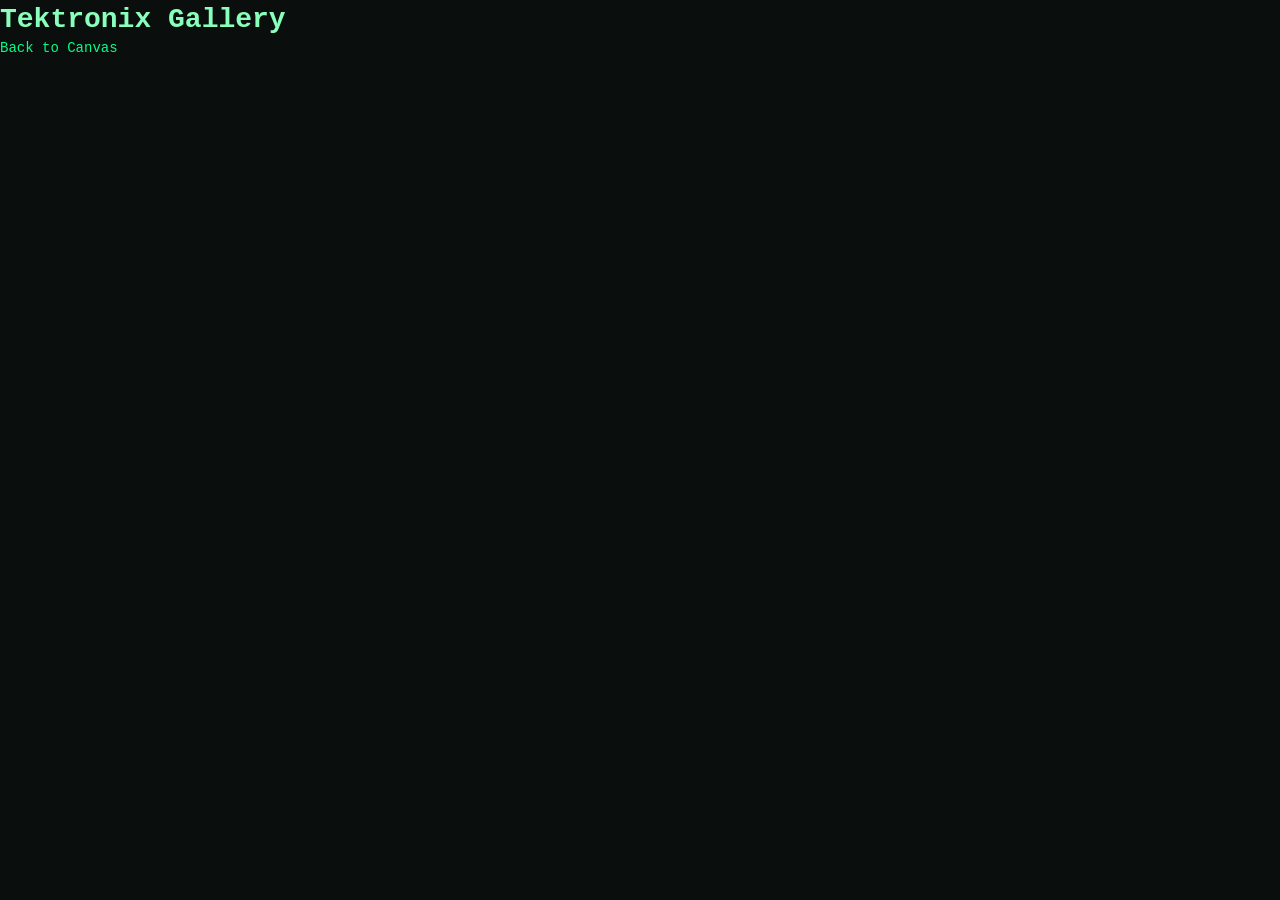
==== gallery.html @ 24477e24 "feat: US-001 - Project scaffolding and file structure - index.html with HTML5 boilerplate and canvas" ====
<!DOCTYPE html>
<html lang="en">
<head>
  <meta charset="UTF-8">
  <meta name="viewport" content="width=device-width, initial-scale=1.0">
  <title>Tektronix Gallery</title>
  <link rel="stylesheet" href="css/style.css">
</head>
<body>
  <header>
    <h1>Tektronix Gallery</h1>
    <a href="index.html">Back to Canvas</a>
  </header>

  <main id="gallery-container">
    <!-- Gallery content will be populated by GalleryManager.js -->
  </main>

  <script type="module" src="js/gallery-app.js"></script>
</body>
</html>
---- css/style.css ----
/* Tektronix Graphics Terminal - Styles */

/* Color Palette */
:root {
  --tek-primary: #00FF88;    /* Bright modern green - lines, active elements */
  --tek-dim: #00AA55;        /* Dimmed green - grid, inactive elements */
  --tek-background: #0A0F0D; /* Near-black with green tint */
  --tek-panel: #0D1410;      /* Slightly lighter for UI panels */
  --tek-border: #1A3328;     /* Subtle green borders */
  --tek-text: #88FFBB;       /* Readable text on dark backgrounds */
  --tek-highlight: #AAFFDD;  /* Hover/focus states */
}

/* CSS Reset */
*, *::before, *::after {
  box-sizing: border-box;
  margin: 0;
  padding: 0;
}

html, body {
  height: 100%;
  width: 100%;
  overflow: hidden;
}

body {
  background-color: var(--tek-background);
  color: var(--tek-text);
  font-family: 'Courier New', Courier, monospace;
  font-size: 14px;
  line-height: 1.4;
}

/* Canvas container */
.canvas-container {
  position: relative;
  width: 100%;
  height: 100%;
}

.canvas-container canvas {
  position: absolute;
  top: 0;
  left: 0;
}

/* Utility classes */
.hidden {
  display: none !important;
}

/* Links */
a {
  color: var(--tek-primary);
  text-decoration: none;
}

a:hover {
  color: var(--tek-highlight);
}
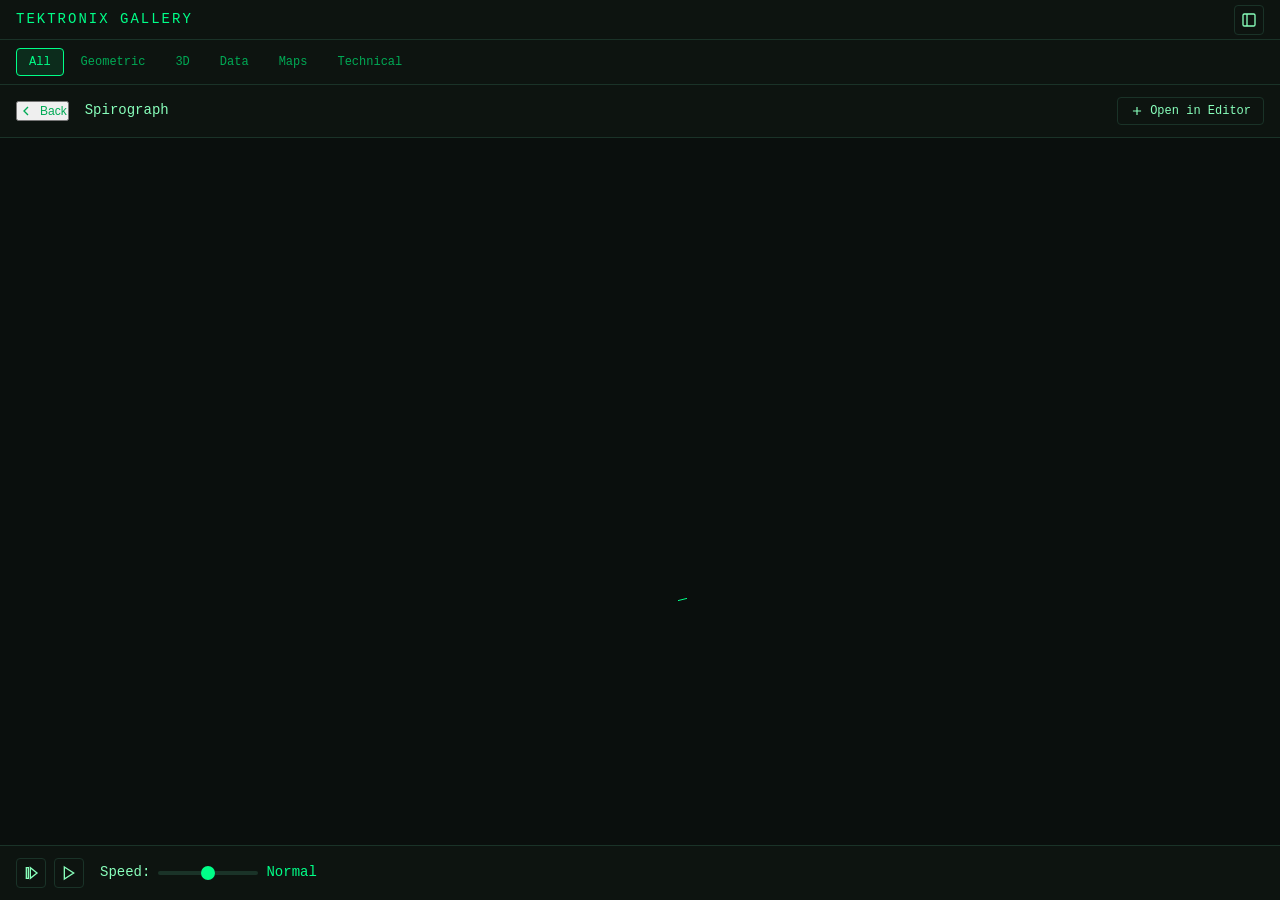
==== commit c6c37f22: "feat: US-033 - Gallery page HTML and CSS - Update gallery.html with complete layout structure:   - H" ====
--- a/gallery.html
+++ b/gallery.html
@@ -7,14 +7,115 @@
   <link rel="stylesheet" href="css/style.css">
 </head>
 <body>
-  <header>
-    <h1>Tektronix Gallery</h1>
-    <a href="index.html">Back to Canvas</a>
-  </header>
+  <div class="gallery-container">
+    <!-- Header -->
+    <header class="gallery-header">
+      <h1>Tektronix Gallery</h1>
+      <a href="index.html" class="btn btn-icon" data-tooltip="Open Canvas">
+        <svg viewBox="0 0 24 24">
+          <rect x="3" y="3" width="18" height="18" rx="2" ry="2"/>
+          <line x1="9" y1="3" x2="9" y2="21"/>
+        </svg>
+      </a>
+    </header>
 
-  <main id="gallery-container">
-    <!-- Gallery content will be populated by GalleryManager.js -->
-  </main>
+    <!-- Category Filter Tabs -->
+    <nav class="category-tabs" id="category-tabs">
+      <button class="category-tab active" data-category="all">All</button>
+      <button class="category-tab" data-category="geometric">Geometric</button>
+      <button class="category-tab" data-category="3d">3D</button>
+      <button class="category-tab" data-category="data">Data</button>
+      <button class="category-tab" data-category="maps">Maps</button>
+      <button class="category-tab" data-category="technical">Technical</button>
+    </nav>
+
+    <!-- Main Content Area -->
+    <main class="gallery-main">
+      <!-- Demo Grid View -->
+      <div class="demo-grid" id="demo-grid">
+        <!-- Demo cards will be populated by gallery-app.js -->
+        <!-- Example structure:
+        <div class="demo-card" data-demo-id="spirograph">
+          <div class="demo-thumbnail">
+            <canvas></canvas>
+          </div>
+          <div class="demo-info">
+            <div class="demo-name">Spirograph</div>
+            <div class="demo-category">Geometric</div>
+          </div>
+        </div>
+        -->
+      </div>
+
+      <!-- Player View (hidden by default) -->
+      <div class="player-view" id="player-view">
+        <!-- Player Header -->
+        <div class="player-header">
+          <button class="back-btn" id="back-btn">
+            <svg viewBox="0 0 24 24" width="16" height="16" stroke="currentColor" fill="none" stroke-width="2">
+              <polyline points="15 18 9 12 15 6"/>
+            </svg>
+            <span>Back</span>
+          </button>
+          <h2 id="player-title">Demo Name</h2>
+          <div class="player-header-spacer"></div>
+          <button class="btn" id="open-in-editor-btn">
+            <svg viewBox="0 0 24 24" width="14" height="14" stroke="currentColor" fill="none" stroke-width="2" style="margin-right: 6px;">
+              <path d="M12 5v14M5 12h14"/>
+            </svg>
+            Open in Editor
+          </button>
+        </div>
+
+        <!-- Player Canvas Area -->
+        <div class="player-canvas-area" id="player-canvas-container">
+          <!-- TekCanvas will be created here by GraphicPlayer -->
+        </div>
+
+        <!-- Player Controls -->
+        <div class="player-controls">
+          <!-- Playback Controls -->
+          <div class="control-group">
+            <button class="btn btn-icon" id="restart-btn" data-tooltip="Restart">
+              <svg viewBox="0 0 24 24">
+                <polygon points="5 4 5 20 8 20 8 4"/>
+                <polygon points="11 4 11 20 21 12"/>
+              </svg>
+            </button>
+            <button class="btn btn-icon" id="play-pause-btn" data-tooltip="Play/Pause">
+              <svg viewBox="0 0 24 24" id="play-icon">
+                <polygon points="5 3 19 12 5 21 5 3"/>
+              </svg>
+              <svg viewBox="0 0 24 24" id="pause-icon" class="hidden">
+                <rect x="6" y="4" width="4" height="16"/>
+                <rect x="14" y="4" width="4" height="16"/>
+              </svg>
+            </button>
+          </div>
+
+          <!-- Speed Control -->
+          <div class="control-group">
+            <label for="player-speed">Speed:</label>
+            <div class="slider-container">
+              <input type="range" id="player-speed" min="0" max="4" value="2" step="1">
+              <span class="status-value" id="player-speed-label">Normal</span>
+            </div>
+          </div>
+
+          <!-- Parameter Sliders (dynamic, populated by JS) -->
+          <div class="param-sliders" id="param-sliders">
+            <!-- Example structure:
+            <div class="param-slider">
+              <label for="param-R">R:</label>
+              <input type="range" id="param-R" min="0.1" max="0.5" value="0.4" step="0.01">
+              <span class="param-value">0.4</span>
+            </div>
+            -->
+          </div>
+        </div>
+      </div>
+    </main>
+  </div>
 
   <script type="module" src="js/gallery-app.js"></script>
 </body>
--- a/css/style.css
+++ b/css/style.css
@@ -9,6 +9,12 @@
   --tek-border: #1A3328;     /* Subtle green borders */
   --tek-text: #88FFBB;       /* Readable text on dark backgrounds */
   --tek-highlight: #AAFFDD;  /* Hover/focus states */
+
+  /* Layout dimensions */
+  --toolbar-width: 48px;
+  --status-bar-height: 32px;
+  --header-height: 40px;
+  --options-panel-width: 180px;
 }
 
 /* CSS Reset */
@@ -32,11 +38,151 @@
   line-height: 1.4;
 }
 
-/* Canvas container */
+/* ==========================================================================
+   App Layout
+   ========================================================================== */
+
+.app-container {
+  display: flex;
+  flex-direction: column;
+  height: 100vh;
+  min-width: 800px;
+  min-height: 600px;
+}
+
+/* Header */
+.app-header {
+  height: var(--header-height);
+  display: flex;
+  align-items: center;
+  justify-content: space-between;
+  padding: 0 12px;
+  background-color: var(--tek-panel);
+  border-bottom: 1px solid var(--tek-border);
+  flex-shrink: 0;
+}
+
+.app-header h1 {
+  font-size: 14px;
+  font-weight: normal;
+  letter-spacing: 2px;
+  color: var(--tek-primary);
+  text-transform: uppercase;
+}
+
+.header-controls {
+  display: flex;
+  gap: 8px;
+}
+
+/* Main content area (toolbar + canvas) */
+.app-main {
+  display: flex;
+  flex: 1;
+  overflow: hidden;
+}
+
+/* ==========================================================================
+   Toolbar
+   ========================================================================== */
+
+.toolbar {
+  width: var(--toolbar-width);
+  background-color: var(--tek-panel);
+  border-right: 1px solid var(--tek-border);
+  display: flex;
+  flex-direction: column;
+  padding: 8px 0;
+  flex-shrink: 0;
+}
+
+.toolbar-group {
+  display: flex;
+  flex-direction: column;
+  align-items: center;
+  padding: 4px 0;
+}
+
+.toolbar-group + .toolbar-group {
+  border-top: 1px solid var(--tek-border);
+  margin-top: 4px;
+  padding-top: 8px;
+}
+
+.toolbar-spacer {
+  flex: 1;
+}
+
+/* Tool buttons */
+.tool-btn {
+  width: 36px;
+  height: 36px;
+  display: flex;
+  align-items: center;
+  justify-content: center;
+  background: transparent;
+  border: 1px solid transparent;
+  border-radius: 4px;
+  color: var(--tek-dim);
+  cursor: pointer;
+  font-family: inherit;
+  font-size: 16px;
+  font-weight: bold;
+  margin: 2px 0;
+  transition: all 0.15s ease;
+}
+
+.tool-btn:hover {
+  color: var(--tek-text);
+  background-color: rgba(0, 255, 136, 0.1);
+  border-color: var(--tek-border);
+}
+
+.tool-btn:active {
+  background-color: rgba(0, 255, 136, 0.2);
+}
+
+.tool-btn.active {
+  color: var(--tek-primary);
+  background-color: rgba(0, 255, 136, 0.15);
+  border-color: var(--tek-primary);
+}
+
+.tool-btn:focus {
+  outline: none;
+  box-shadow: 0 0 0 2px rgba(0, 255, 136, 0.3);
+}
+
+.tool-btn:disabled {
+  opacity: 0.3;
+  cursor: not-allowed;
+}
+
+/* Icon styling within buttons */
+.tool-btn svg {
+  width: 20px;
+  height: 20px;
+  stroke: currentColor;
+  fill: none;
+  stroke-width: 2;
+}
+
+/* ==========================================================================
+   Canvas Container
+   ========================================================================== */
+
+.canvas-wrapper {
+  flex: 1;
+  position: relative;
+  overflow: hidden;
+}
+
 .canvas-container {
-  position: relative;
-  width: 100%;
-  height: 100%;
+  position: absolute;
+  top: 0;
+  left: 0;
+  right: 0;
+  bottom: 0;
 }
 
 .canvas-container canvas {
@@ -45,12 +191,382 @@
   left: 0;
 }
 
-/* Utility classes */
+/* ==========================================================================
+   Tool Options Panel (slide-out)
+   ========================================================================== */
+
+.options-panel {
+  position: absolute;
+  top: 0;
+  left: var(--toolbar-width);
+  width: var(--options-panel-width);
+  height: 100%;
+  background-color: var(--tek-panel);
+  border-right: 1px solid var(--tek-border);
+  padding: 12px;
+  transform: translateX(-100%);
+  opacity: 0;
+  transition: transform 0.2s ease, opacity 0.2s ease;
+  z-index: 10;
+  overflow-y: auto;
+  pointer-events: none;
+}
+
+.options-panel.open {
+  transform: translateX(0);
+  opacity: 1;
+  pointer-events: auto;
+}
+
+.options-panel h3 {
+  font-size: 11px;
+  font-weight: normal;
+  text-transform: uppercase;
+  letter-spacing: 1px;
+  color: var(--tek-dim);
+  margin-bottom: 12px;
+  padding-bottom: 8px;
+  border-bottom: 1px solid var(--tek-border);
+}
+
+.option-group {
+  margin-bottom: 16px;
+}
+
+.option-group label {
+  display: block;
+  font-size: 12px;
+  color: var(--tek-text);
+  margin-bottom: 6px;
+}
+
+/* ==========================================================================
+   Status Bar
+   ========================================================================== */
+
+.status-bar {
+  height: var(--status-bar-height);
+  display: flex;
+  align-items: center;
+  padding: 0 12px;
+  background-color: var(--tek-panel);
+  border-top: 1px solid var(--tek-border);
+  font-family: 'Courier New', Courier, monospace;
+  font-size: 12px;
+  gap: 24px;
+  flex-shrink: 0;
+}
+
+.status-item {
+  display: flex;
+  align-items: center;
+  gap: 8px;
+}
+
+.status-item label {
+  color: var(--tek-dim);
+  font-size: 11px;
+  text-transform: uppercase;
+  letter-spacing: 1px;
+}
+
+.status-value {
+  color: var(--tek-primary);
+  min-width: 80px;
+}
+
+.status-spacer {
+  flex: 1;
+}
+
+/* Position display */
+.position-display {
+  font-family: 'Courier New', Courier, monospace;
+  color: var(--tek-dim);
+  min-width: 100px;
+  text-align: right;
+}
+
+/* ==========================================================================
+   Form Controls - Buttons
+   ========================================================================== */
+
+.btn {
+  display: inline-flex;
+  align-items: center;
+  justify-content: center;
+  padding: 6px 12px;
+  background-color: transparent;
+  border: 1px solid var(--tek-border);
+  border-radius: 4px;
+  color: var(--tek-text);
+  font-family: inherit;
+  font-size: 12px;
+  cursor: pointer;
+  transition: all 0.15s ease;
+}
+
+.btn:hover {
+  background-color: rgba(0, 255, 136, 0.1);
+  border-color: var(--tek-dim);
+  color: var(--tek-highlight);
+}
+
+.btn:active {
+  background-color: rgba(0, 255, 136, 0.2);
+}
+
+.btn:focus {
+  outline: none;
+  box-shadow: 0 0 0 2px rgba(0, 255, 136, 0.3);
+}
+
+.btn:disabled {
+  opacity: 0.4;
+  cursor: not-allowed;
+}
+
+.btn-primary {
+  background-color: var(--tek-primary);
+  border-color: var(--tek-primary);
+  color: var(--tek-background);
+}
+
+.btn-primary:hover {
+  background-color: var(--tek-highlight);
+  border-color: var(--tek-highlight);
+  color: var(--tek-background);
+}
+
+.btn-icon {
+  padding: 6px;
+  min-width: 28px;
+  min-height: 28px;
+}
+
+.btn-icon svg {
+  width: 16px;
+  height: 16px;
+  stroke: currentColor;
+  fill: none;
+  stroke-width: 2;
+}
+
+/* ==========================================================================
+   Form Controls - Sliders
+   ========================================================================== */
+
+.slider-container {
+  display: flex;
+  align-items: center;
+  gap: 8px;
+}
+
+input[type="range"] {
+  -webkit-appearance: none;
+  appearance: none;
+  width: 100px;
+  height: 4px;
+  background: var(--tek-border);
+  border-radius: 2px;
+  outline: none;
+  cursor: pointer;
+}
+
+input[type="range"]::-webkit-slider-thumb {
+  -webkit-appearance: none;
+  appearance: none;
+  width: 14px;
+  height: 14px;
+  background: var(--tek-primary);
+  border-radius: 50%;
+  cursor: pointer;
+  transition: background 0.15s ease, transform 0.15s ease;
+}
+
+input[type="range"]::-webkit-slider-thumb:hover {
+  background: var(--tek-highlight);
+  transform: scale(1.1);
+}
+
+input[type="range"]::-moz-range-thumb {
+  width: 14px;
+  height: 14px;
+  background: var(--tek-primary);
+  border: none;
+  border-radius: 50%;
+  cursor: pointer;
+  transition: background 0.15s ease, transform 0.15s ease;
+}
+
+input[type="range"]::-moz-range-thumb:hover {
+  background: var(--tek-highlight);
+  transform: scale(1.1);
+}
+
+input[type="range"]:focus {
+  outline: none;
+}
+
+input[type="range"]:focus::-webkit-slider-thumb {
+  box-shadow: 0 0 0 3px rgba(0, 255, 136, 0.3);
+}
+
+input[type="range"]:focus::-moz-range-thumb {
+  box-shadow: 0 0 0 3px rgba(0, 255, 136, 0.3);
+}
+
+/* ==========================================================================
+   Form Controls - Checkboxes
+   ========================================================================== */
+
+.checkbox-container {
+  display: flex;
+  align-items: center;
+  gap: 8px;
+  cursor: pointer;
+}
+
+.checkbox-container input[type="checkbox"] {
+  position: absolute;
+  opacity: 0;
+  cursor: pointer;
+  height: 0;
+  width: 0;
+}
+
+.checkmark {
+  width: 18px;
+  height: 18px;
+  background-color: transparent;
+  border: 1px solid var(--tek-border);
+  border-radius: 3px;
+  display: flex;
+  align-items: center;
+  justify-content: center;
+  transition: all 0.15s ease;
+}
+
+.checkbox-container:hover .checkmark {
+  border-color: var(--tek-dim);
+  background-color: rgba(0, 255, 136, 0.05);
+}
+
+.checkbox-container input[type="checkbox"]:checked + .checkmark {
+  background-color: var(--tek-primary);
+  border-color: var(--tek-primary);
+}
+
+.checkbox-container input[type="checkbox"]:checked + .checkmark::after {
+  content: '';
+  width: 5px;
+  height: 9px;
+  border: solid var(--tek-background);
+  border-width: 0 2px 2px 0;
+  transform: rotate(45deg);
+  margin-bottom: 2px;
+}
+
+.checkbox-container input[type="checkbox"]:focus + .checkmark {
+  box-shadow: 0 0 0 3px rgba(0, 255, 136, 0.3);
+}
+
+.checkbox-label {
+  font-size: 12px;
+  color: var(--tek-text);
+}
+
+/* ==========================================================================
+   Form Controls - Select / Dropdown
+   ========================================================================== */
+
+select {
+  appearance: none;
+  -webkit-appearance: none;
+  background-color: var(--tek-background);
+  border: 1px solid var(--tek-border);
+  border-radius: 4px;
+  color: var(--tek-text);
+  font-family: inherit;
+  font-size: 12px;
+  padding: 6px 28px 6px 10px;
+  cursor: pointer;
+  background-image: url("data:image/svg+xml,%3Csvg xmlns='http://www.w3.org/2000/svg' width='12' height='12' viewBox='0 0 12 12'%3E%3Cpath fill='%2300AA55' d='M2 4l4 4 4-4'/%3E%3C/svg%3E");
+  background-repeat: no-repeat;
+  background-position: right 8px center;
+  min-width: 100px;
+}
+
+select:hover {
+  border-color: var(--tek-dim);
+}
+
+select:focus {
+  outline: none;
+  border-color: var(--tek-primary);
+  box-shadow: 0 0 0 2px rgba(0, 255, 136, 0.2);
+}
+
+select option {
+  background-color: var(--tek-panel);
+  color: var(--tek-text);
+}
+
+/* ==========================================================================
+   Tooltips
+   ========================================================================== */
+
+[data-tooltip] {
+  position: relative;
+}
+
+[data-tooltip]::after {
+  content: attr(data-tooltip);
+  position: absolute;
+  left: calc(100% + 8px);
+  top: 50%;
+  transform: translateY(-50%);
+  padding: 4px 8px;
+  background-color: var(--tek-background);
+  border: 1px solid var(--tek-border);
+  border-radius: 4px;
+  font-size: 11px;
+  color: var(--tek-text);
+  white-space: nowrap;
+  opacity: 0;
+  pointer-events: none;
+  transition: opacity 0.15s ease;
+  z-index: 100;
+}
+
+[data-tooltip]:hover::after {
+  opacity: 1;
+}
+
+/* ==========================================================================
+   Utility Classes
+   ========================================================================== */
+
 .hidden {
   display: none !important;
 }
 
-/* Links */
+.visually-hidden {
+  position: absolute;
+  width: 1px;
+  height: 1px;
+  padding: 0;
+  margin: -1px;
+  overflow: hidden;
+  clip: rect(0, 0, 0, 0);
+  white-space: nowrap;
+  border: 0;
+}
+
+/* ==========================================================================
+   Links
+   ========================================================================== */
+
 a {
   color: var(--tek-primary);
   text-decoration: none;
@@ -59,3 +575,488 @@
 a:hover {
   color: var(--tek-highlight);
 }
+
+/* ==========================================================================
+   Scrollbar Styling
+   ========================================================================== */
+
+::-webkit-scrollbar {
+  width: 8px;
+  height: 8px;
+}
+
+::-webkit-scrollbar-track {
+  background: var(--tek-background);
+}
+
+::-webkit-scrollbar-thumb {
+  background: var(--tek-border);
+  border-radius: 4px;
+}
+
+::-webkit-scrollbar-thumb:hover {
+  background: var(--tek-dim);
+}
+
+/* Firefox */
+* {
+  scrollbar-width: thin;
+  scrollbar-color: var(--tek-border) var(--tek-background);
+}
+
+/* ==========================================================================
+   Gallery Page Styles
+   ========================================================================== */
+
+.gallery-container {
+  display: flex;
+  flex-direction: column;
+  height: 100vh;
+  min-width: 800px;
+  min-height: 600px;
+}
+
+.gallery-header {
+  height: var(--header-height);
+  display: flex;
+  align-items: center;
+  justify-content: space-between;
+  padding: 0 16px;
+  background-color: var(--tek-panel);
+  border-bottom: 1px solid var(--tek-border);
+  flex-shrink: 0;
+}
+
+.gallery-header h1 {
+  font-size: 14px;
+  font-weight: normal;
+  letter-spacing: 2px;
+  color: var(--tek-primary);
+  text-transform: uppercase;
+}
+
+/* Category filter tabs */
+.category-tabs {
+  display: flex;
+  gap: 4px;
+  padding: 8px 16px;
+  background-color: var(--tek-panel);
+  border-bottom: 1px solid var(--tek-border);
+  overflow-x: auto;
+  flex-shrink: 0;
+}
+
+.category-tab {
+  padding: 6px 12px;
+  background: transparent;
+  border: 1px solid transparent;
+  border-radius: 4px;
+  color: var(--tek-dim);
+  font-family: inherit;
+  font-size: 12px;
+  cursor: pointer;
+  transition: all 0.15s ease;
+  white-space: nowrap;
+}
+
+.category-tab:hover {
+  color: var(--tek-text);
+  background-color: rgba(0, 255, 136, 0.1);
+}
+
+.category-tab.active {
+  color: var(--tek-primary);
+  border-color: var(--tek-primary);
+  background-color: rgba(0, 255, 136, 0.1);
+}
+
+/* Demo grid */
+.demo-grid {
+  flex: 1;
+  display: grid;
+  grid-template-columns: repeat(auto-fill, minmax(200px, 1fr));
+  gap: 16px;
+  padding: 16px;
+  overflow-y: auto;
+}
+
+.demo-card {
+  background-color: var(--tek-panel);
+  border: 1px solid var(--tek-border);
+  border-radius: 6px;
+  overflow: hidden;
+  cursor: pointer;
+  transition: all 0.15s ease;
+}
+
+.demo-card:hover {
+  border-color: var(--tek-dim);
+  transform: translateY(-2px);
+}
+
+.demo-card:hover .demo-thumbnail {
+  opacity: 1;
+}
+
+.demo-thumbnail {
+  aspect-ratio: 4/3;
+  background-color: var(--tek-background);
+  display: flex;
+  align-items: center;
+  justify-content: center;
+  opacity: 0.8;
+  transition: opacity 0.15s ease;
+}
+
+.demo-thumbnail canvas {
+  width: 100%;
+  height: 100%;
+}
+
+.demo-info {
+  padding: 10px 12px;
+}
+
+.demo-name {
+  font-size: 13px;
+  color: var(--tek-text);
+  margin-bottom: 4px;
+}
+
+.demo-category {
+  font-size: 11px;
+  color: var(--tek-dim);
+  text-transform: uppercase;
+  letter-spacing: 1px;
+}
+
+/* Player view */
+.player-view {
+  display: none;
+  flex-direction: column;
+  height: 100%;
+}
+
+.player-view.active {
+  display: flex;
+}
+
+.player-header {
+  display: flex;
+  align-items: center;
+  gap: 16px;
+  padding: 12px 16px;
+  background-color: var(--tek-panel);
+  border-bottom: 1px solid var(--tek-border);
+}
+
+.player-header .back-btn {
+  display: flex;
+  align-items: center;
+  gap: 6px;
+  color: var(--tek-dim);
+  font-size: 12px;
+  cursor: pointer;
+  transition: color 0.15s ease;
+}
+
+.player-header .back-btn:hover {
+  color: var(--tek-primary);
+}
+
+.player-header h2 {
+  font-size: 14px;
+  font-weight: normal;
+  color: var(--tek-text);
+}
+
+.player-canvas-area {
+  flex: 1;
+  position: relative;
+  overflow: hidden;
+}
+
+.player-controls {
+  display: flex;
+  align-items: center;
+  gap: 16px;
+  padding: 12px 16px;
+  background-color: var(--tek-panel);
+  border-top: 1px solid var(--tek-border);
+}
+
+.player-controls .control-group {
+  display: flex;
+  align-items: center;
+  gap: 8px;
+}
+
+.player-controls .param-sliders {
+  display: flex;
+  gap: 16px;
+  margin-left: auto;
+}
+
+.param-slider {
+  display: flex;
+  align-items: center;
+  gap: 6px;
+}
+
+.param-slider label {
+  font-size: 11px;
+  color: var(--tek-dim);
+  text-transform: uppercase;
+}
+
+.param-slider .param-value {
+  font-size: 11px;
+  color: var(--tek-primary);
+  min-width: 40px;
+  text-align: right;
+}
+
+/* Gallery main content area */
+.gallery-main {
+  flex: 1;
+  display: flex;
+  flex-direction: column;
+  overflow: hidden;
+  position: relative;
+}
+
+/* Player header spacer for flexbox */
+.player-header-spacer {
+  flex: 1;
+}
+
+/* Player view when active hides the grid */
+.gallery-main .demo-grid {
+  display: grid;
+}
+
+.gallery-main.player-active .demo-grid {
+  display: none;
+}
+
+.gallery-main.player-active .player-view {
+  display: flex;
+}
+
+/* Player canvas container styling */
+.player-canvas-area {
+  background-color: var(--tek-background);
+}
+
+.player-canvas-area .canvas-container {
+  position: absolute;
+  top: 0;
+  left: 0;
+  right: 0;
+  bottom: 0;
+}
+
+/* Player control buttons */
+.player-controls .btn-icon svg {
+  width: 16px;
+  height: 16px;
+}
+
+/* Loading state for demo grid */
+.demo-grid-loading {
+  display: flex;
+  align-items: center;
+  justify-content: center;
+  height: 200px;
+  color: var(--tek-dim);
+  font-size: 14px;
+}
+
+/* Empty state when no demos match filter */
+.demo-grid-empty {
+  display: flex;
+  align-items: center;
+  justify-content: center;
+  height: 200px;
+  color: var(--tek-dim);
+  font-size: 14px;
+}
+
+/* ==========================================================================
+   Responsive Adjustments
+   ========================================================================== */
+
+@media (max-width: 900px) {
+  .options-panel {
+    width: 160px;
+  }
+
+  .status-bar {
+    gap: 16px;
+    font-size: 11px;
+  }
+
+  .demo-grid {
+    grid-template-columns: repeat(auto-fill, minmax(160px, 1fr));
+    gap: 12px;
+    padding: 12px;
+  }
+}
+
+@media (max-height: 700px) {
+  :root {
+    --header-height: 36px;
+    --status-bar-height: 28px;
+  }
+
+  .tool-btn {
+    width: 32px;
+    height: 32px;
+  }
+
+  .toolbar-group {
+    padding: 2px 0;
+  }
+}
+
+/* ==========================================================================
+   Toast Notifications
+   ========================================================================== */
+
+.toast {
+  position: fixed;
+  bottom: 60px;
+  left: 50%;
+  transform: translateX(-50%) translateY(100px);
+  background-color: var(--tek-panel);
+  border: 1px solid var(--tek-border);
+  border-radius: 6px;
+  padding: 12px 20px;
+  color: var(--tek-text);
+  font-size: 13px;
+  z-index: 1000;
+  opacity: 0;
+  transition: transform 0.3s ease, opacity 0.3s ease;
+  max-width: 400px;
+  text-align: center;
+}
+
+.toast.show {
+  transform: translateX(-50%) translateY(0);
+  opacity: 1;
+}
+
+.toast.error {
+  border-color: #FF6B6B;
+  color: #FF6B6B;
+}
+
+.toast.success {
+  border-color: var(--tek-primary);
+  color: var(--tek-primary);
+}
+
+/* ==========================================================================
+   Export Modal
+   ========================================================================== */
+
+.modal-overlay {
+  position: fixed;
+  top: 0;
+  left: 0;
+  right: 0;
+  bottom: 0;
+  background-color: rgba(0, 0, 0, 0.7);
+  display: flex;
+  align-items: center;
+  justify-content: center;
+  z-index: 1000;
+  opacity: 0;
+  pointer-events: none;
+  transition: opacity 0.2s ease;
+}
+
+.modal-overlay.open {
+  opacity: 1;
+  pointer-events: auto;
+}
+
+.modal {
+  background-color: var(--tek-panel);
+  border: 1px solid var(--tek-border);
+  border-radius: 8px;
+  padding: 20px;
+  min-width: 280px;
+  max-width: 400px;
+  transform: scale(0.9);
+  transition: transform 0.2s ease;
+}
+
+.modal-overlay.open .modal {
+  transform: scale(1);
+}
+
+.modal-header {
+  display: flex;
+  align-items: center;
+  justify-content: space-between;
+  margin-bottom: 16px;
+  padding-bottom: 12px;
+  border-bottom: 1px solid var(--tek-border);
+}
+
+.modal-header h3 {
+  font-size: 14px;
+  font-weight: normal;
+  color: var(--tek-text);
+  letter-spacing: 1px;
+  text-transform: uppercase;
+}
+
+.modal-close {
+  background: none;
+  border: none;
+  color: var(--tek-dim);
+  cursor: pointer;
+  font-size: 20px;
+  line-height: 1;
+  padding: 4px;
+  transition: color 0.15s ease;
+}
+
+.modal-close:hover {
+  color: var(--tek-primary);
+}
+
+.modal-body {
+  display: flex;
+  flex-direction: column;
+  gap: 12px;
+}
+
+.export-option {
+  display: flex;
+  flex-direction: column;
+  gap: 8px;
+}
+
+.export-option-label {
+  font-size: 12px;
+  color: var(--tek-dim);
+  text-transform: uppercase;
+  letter-spacing: 1px;
+}
+
+.export-buttons {
+  display: flex;
+  gap: 8px;
+}
+
+.export-buttons .btn {
+  flex: 1;
+}
+
+.export-buttons .btn:disabled {
+  opacity: 0.4;
+  cursor: not-allowed;
+}
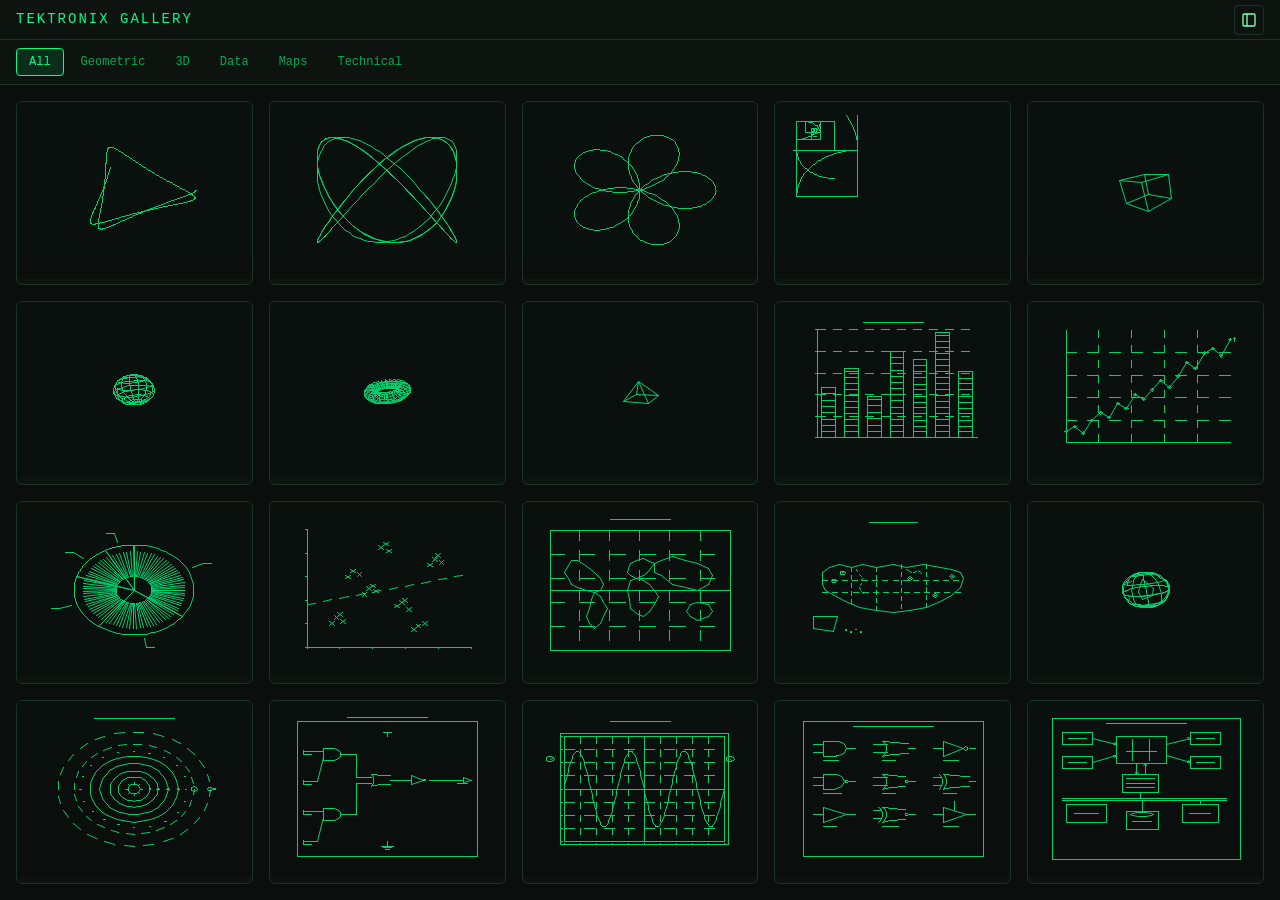
==== commit 6ef72728: "fix: Gallery player canvas sizing issue - Wait 50ms after showing player view before creating canvas" ====
--- a/gallery.html
+++ b/gallery.html
@@ -4,6 +4,7 @@
   <meta charset="UTF-8">
   <meta name="viewport" content="width=device-width, initial-scale=1.0">
   <title>Tektronix Gallery</title>
+  <link rel="icon" type="image/svg+xml" href="assets/favicon.svg">
   <link rel="stylesheet" href="css/style.css">
 </head>
 <body>
--- a/css/style.css
+++ b/css/style.css
@@ -611,7 +611,7 @@
 .gallery-container {
   display: flex;
   flex-direction: column;
-  height: 100vh;
+  height: 100%;
   min-width: 800px;
   min-height: 600px;
 }
@@ -774,6 +774,17 @@
   flex: 1;
   position: relative;
   overflow: hidden;
+  min-height: 0; /* Allow flex item to shrink */
+  min-width: 0;
+}
+
+/* Canvases inside player area */
+.player-canvas-area canvas {
+  position: absolute;
+  top: 0;
+  left: 0;
+  width: 100%;
+  height: 100%;
 }
 
 .player-controls {
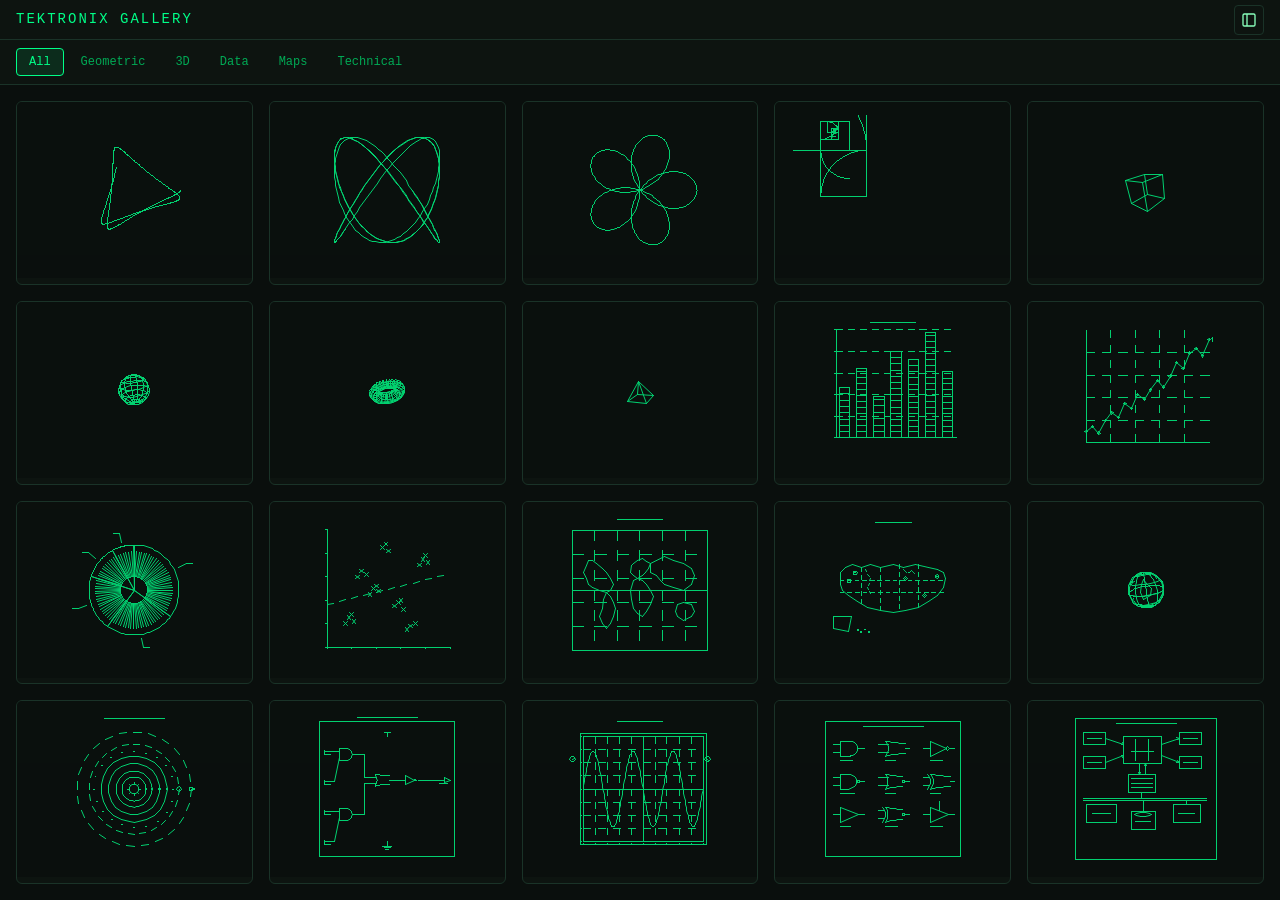
==== commit fd6432a3: "feat: Add resizable demos and animation mode for gallery - Add size parameter to wireframeSphere and" ====
--- a/gallery.html
+++ b/gallery.html
@@ -94,6 +94,14 @@
             </button>
           </div>
 
+          <!-- Animate Toggle -->
+          <div class="control-group" id="animate-control">
+            <label class="toggle-label">
+              <input type="checkbox" id="animate-toggle">
+              <span>Animate</span>
+            </label>
+          </div>
+
           <!-- Speed Control -->
           <div class="control-group">
             <label for="player-speed">Speed:</label>
--- a/css/style.css
+++ b/css/style.css
@@ -802,6 +802,35 @@
   gap: 8px;
 }
 
+.player-controls .toggle-label {
+  display: flex;
+  align-items: center;
+  gap: 6px;
+  cursor: pointer;
+  font-size: 11px;
+  color: var(--tek-dim);
+  text-transform: uppercase;
+}
+
+.player-controls .toggle-label input[type="checkbox"] {
+  appearance: none;
+  width: 14px;
+  height: 14px;
+  border: 1px solid var(--tek-border);
+  background-color: var(--tek-background);
+  cursor: pointer;
+}
+
+.player-controls .toggle-label input[type="checkbox"]:checked {
+  background-color: var(--tek-primary);
+  border-color: var(--tek-primary);
+}
+
+.player-controls .toggle-label input[type="checkbox"]:disabled {
+  opacity: 0.5;
+  cursor: not-allowed;
+}
+
 .player-controls .param-sliders {
   display: flex;
   gap: 16px;
